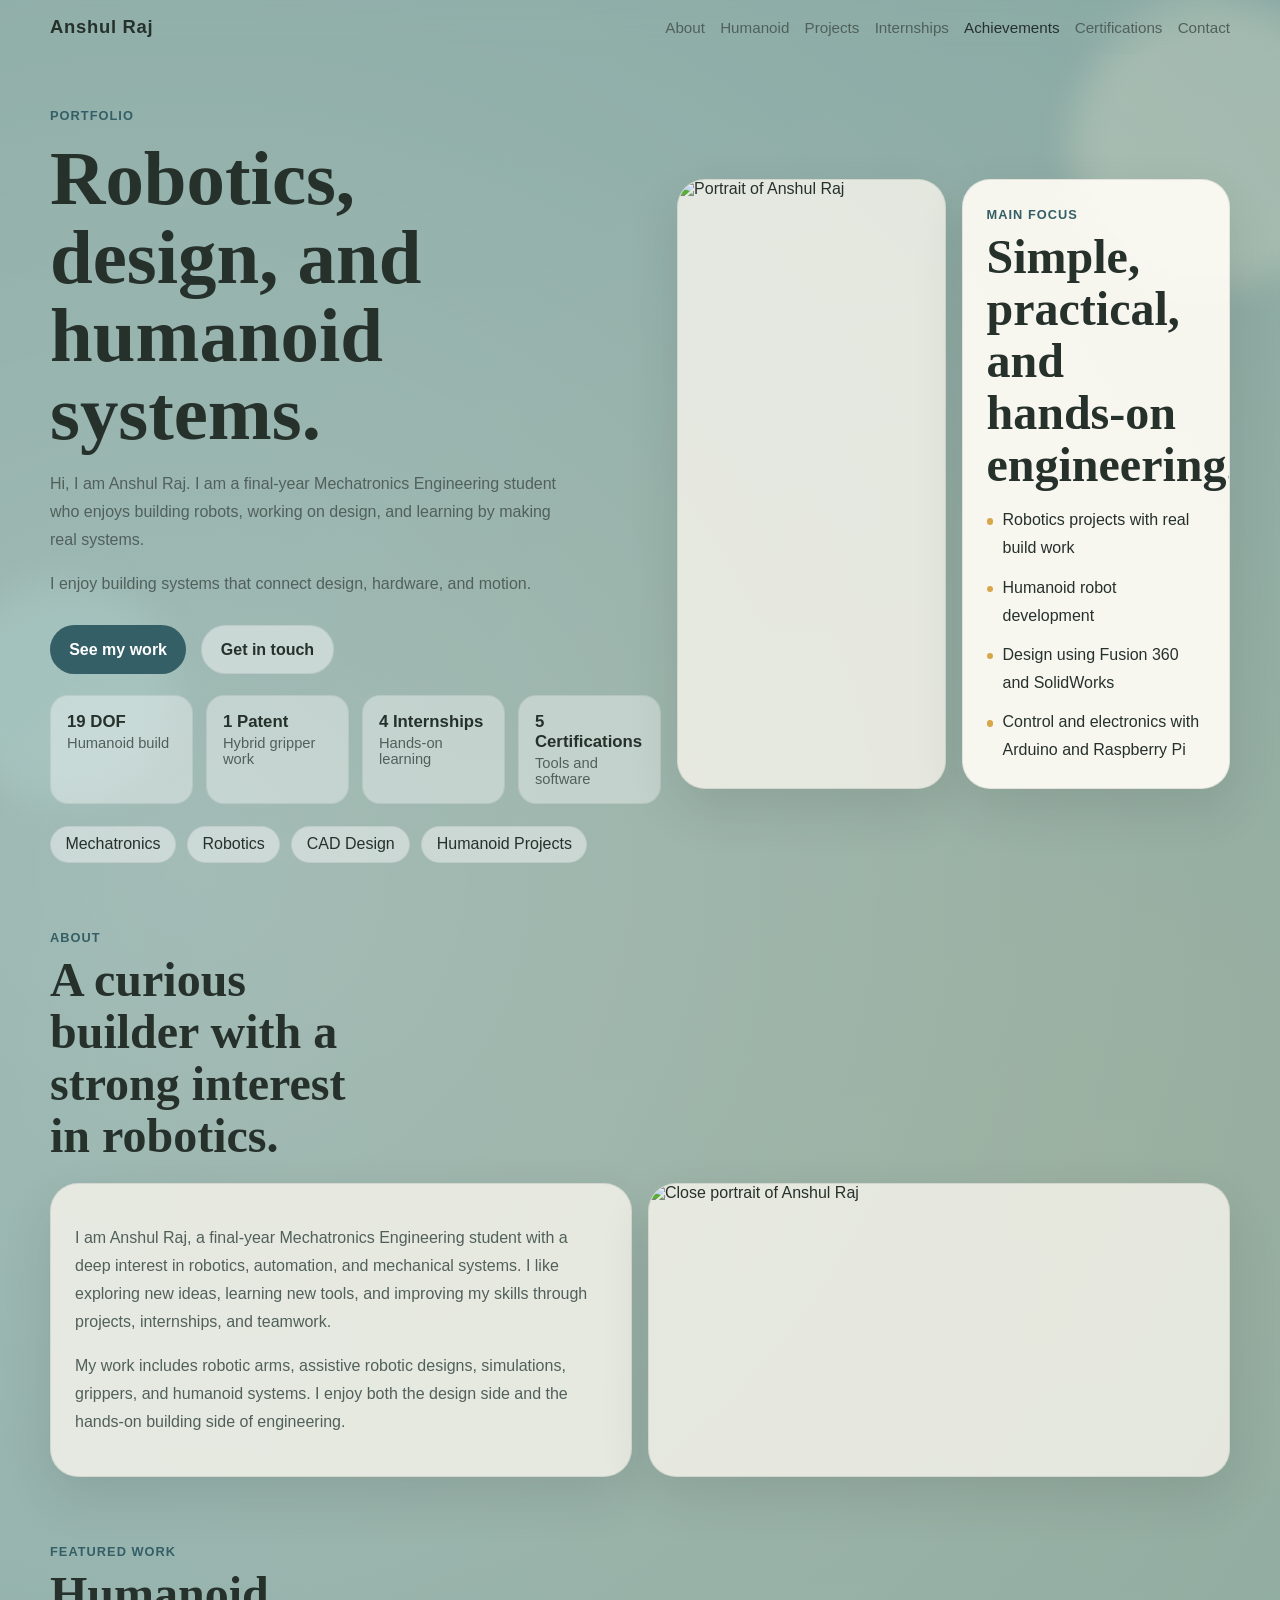
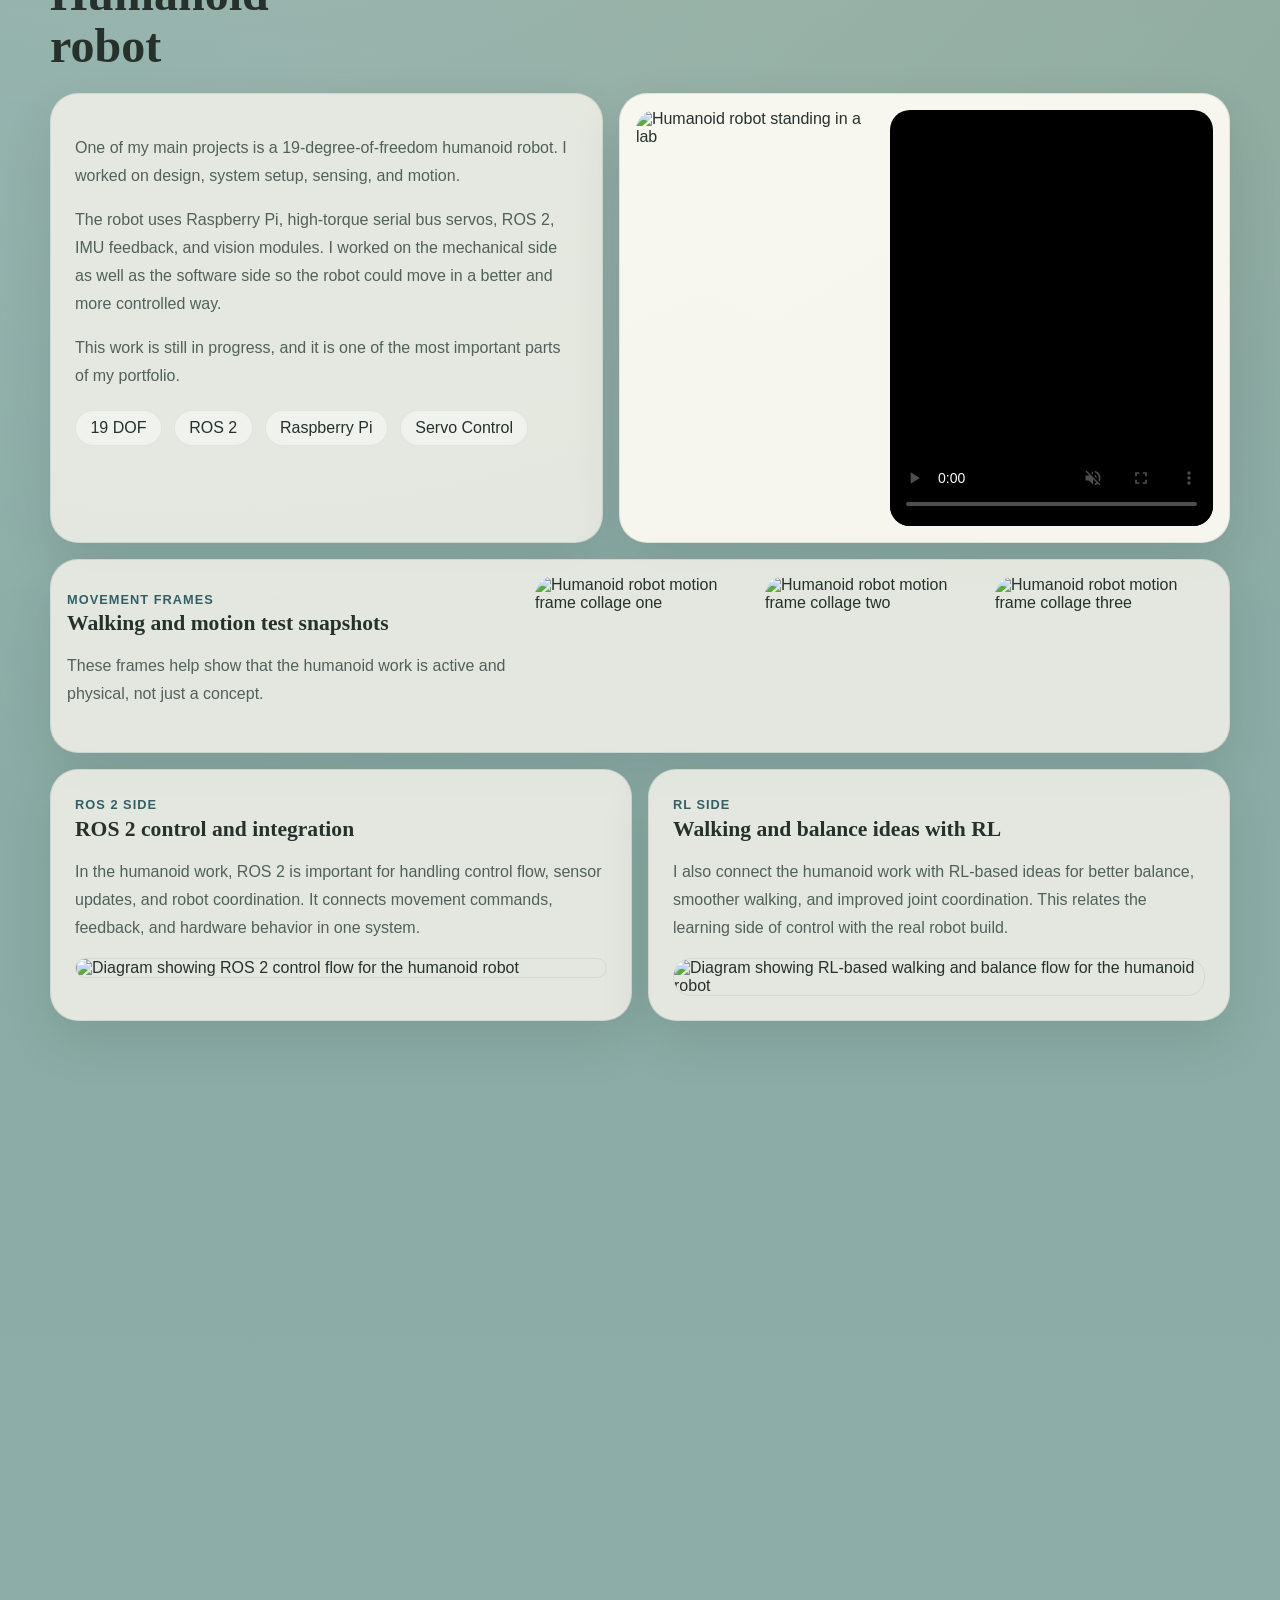
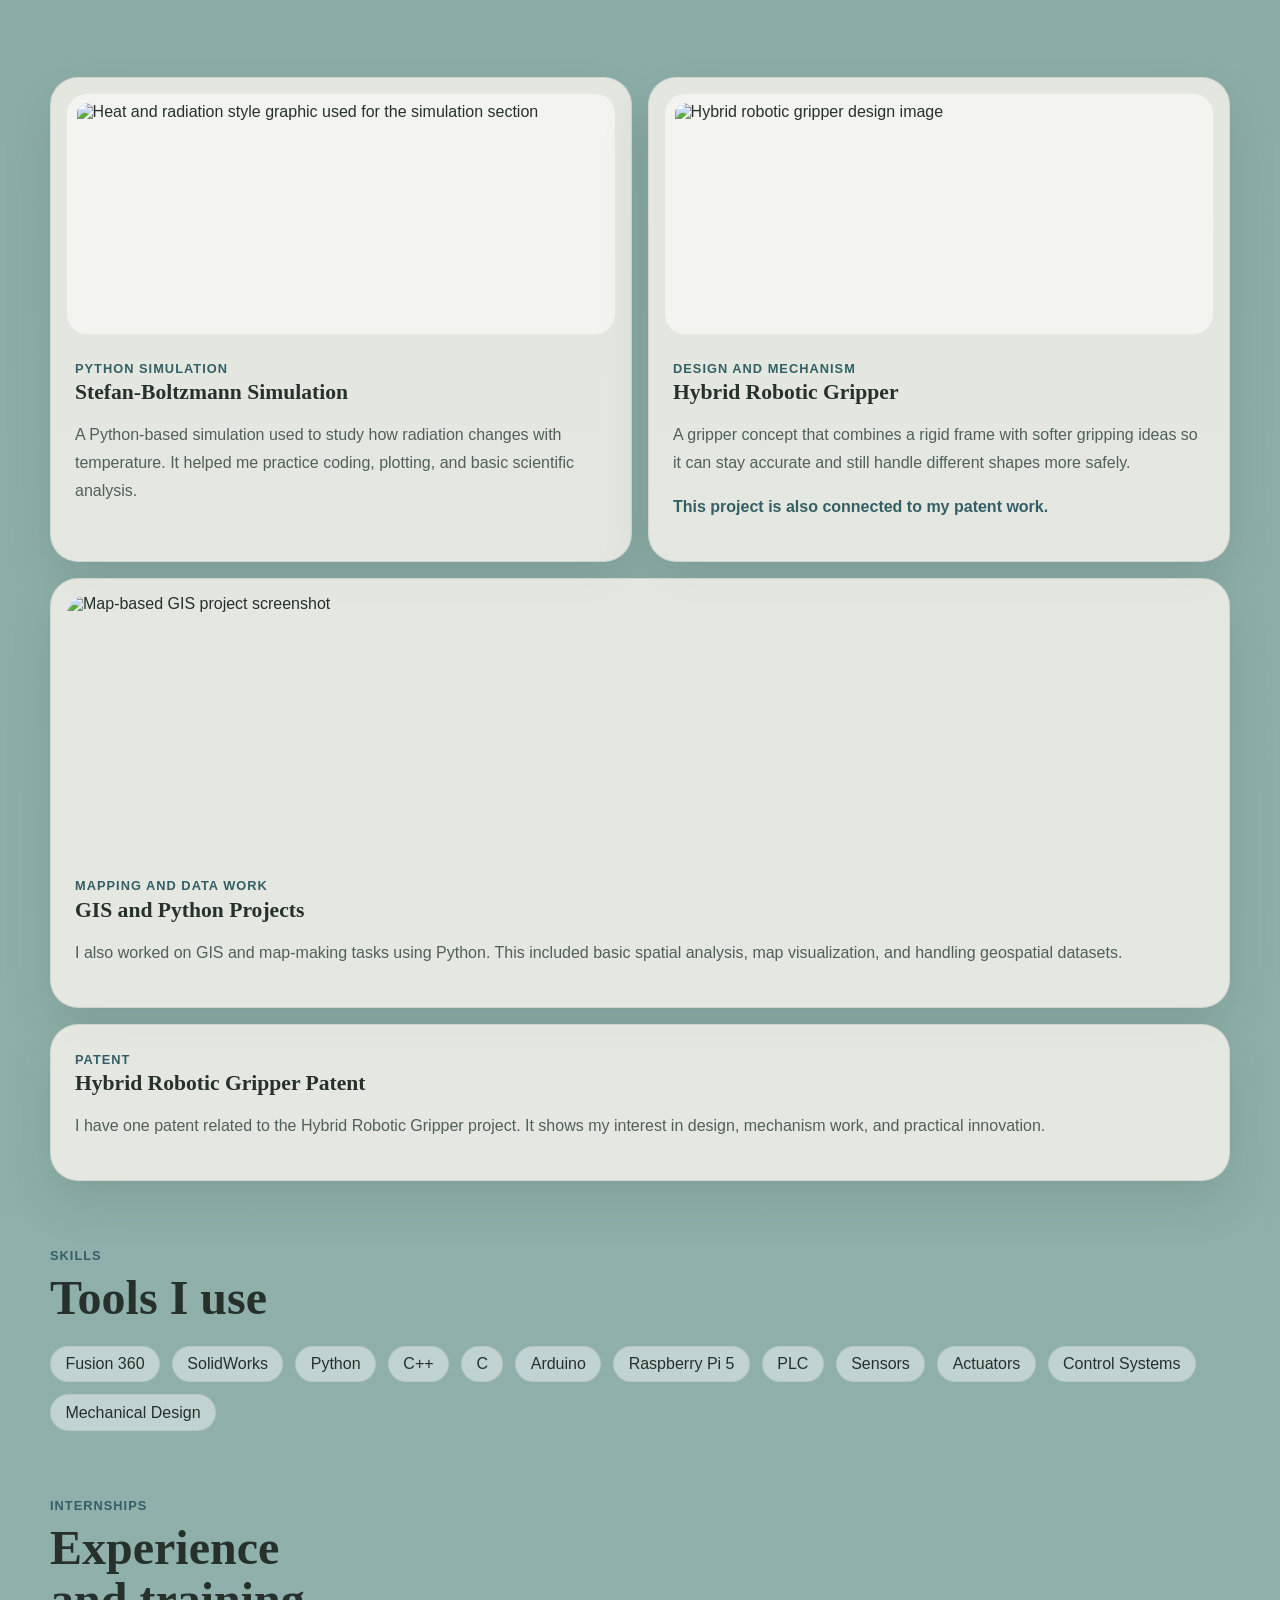
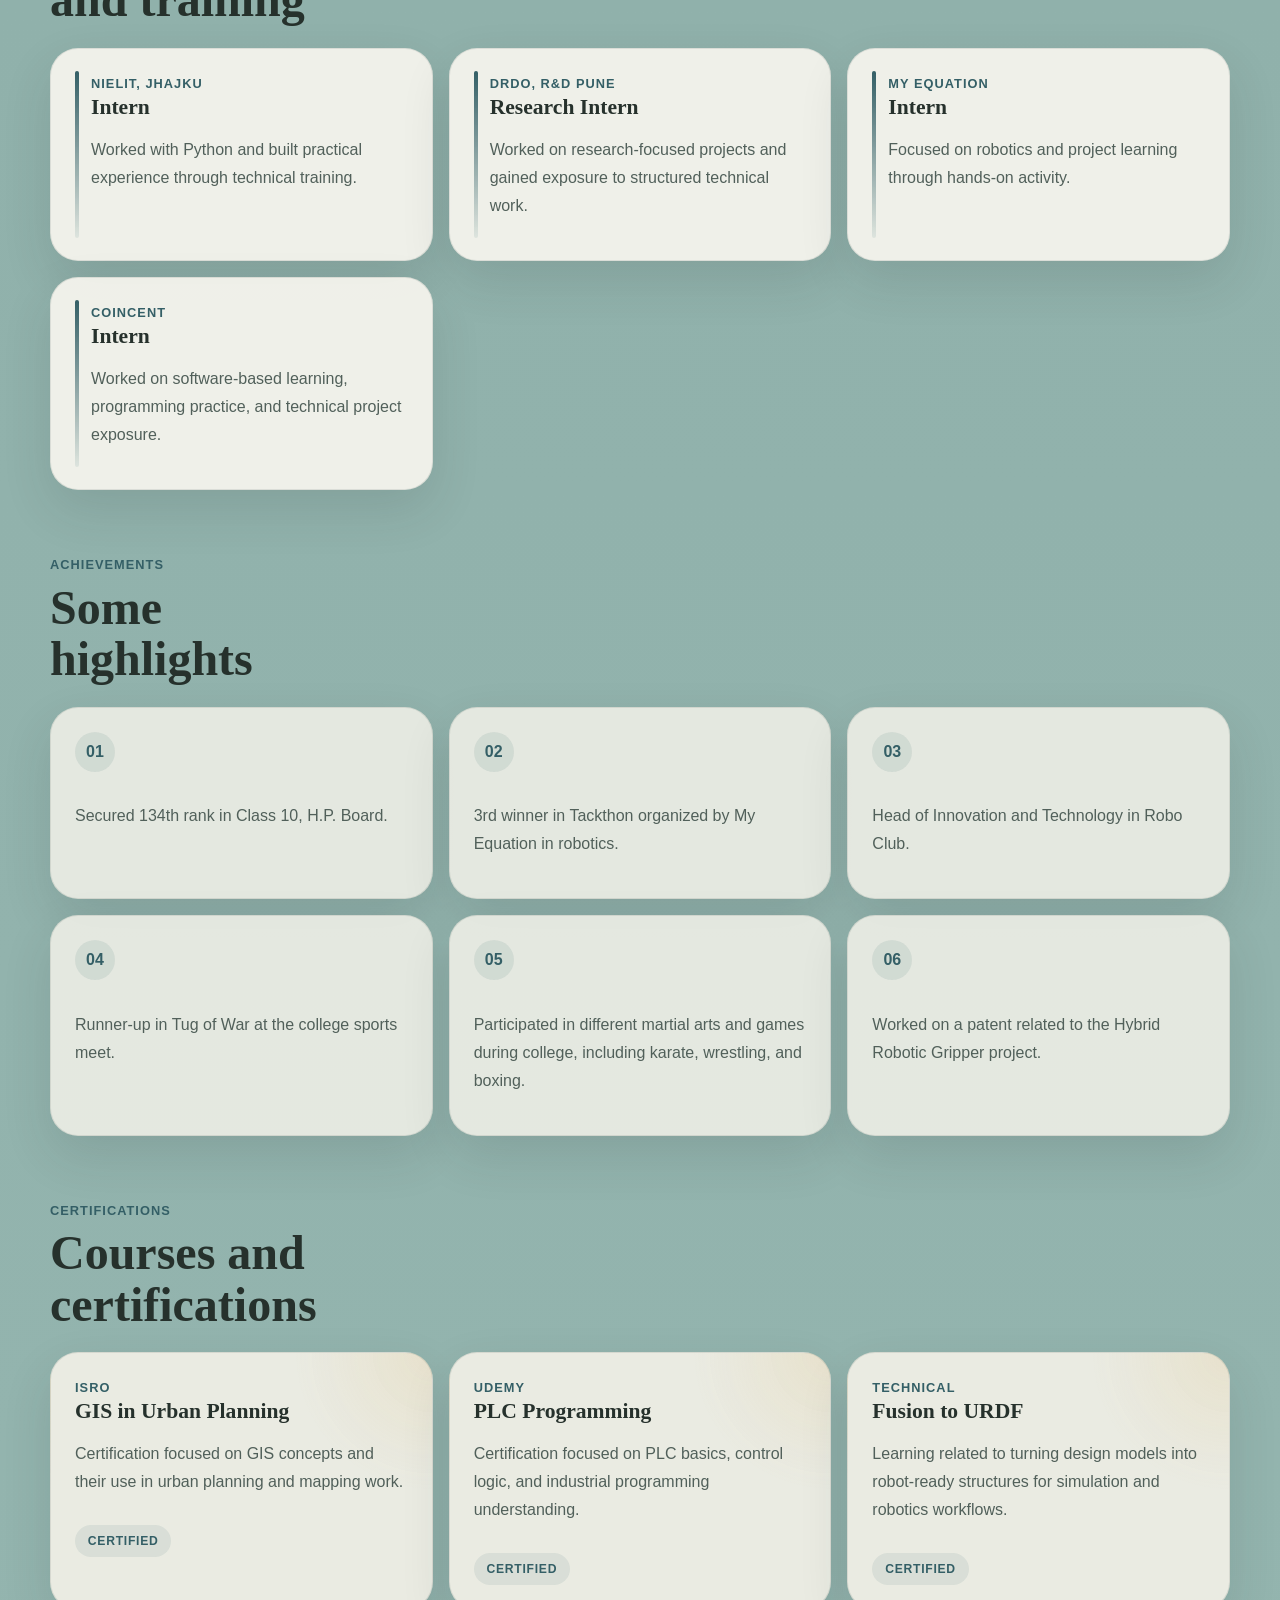
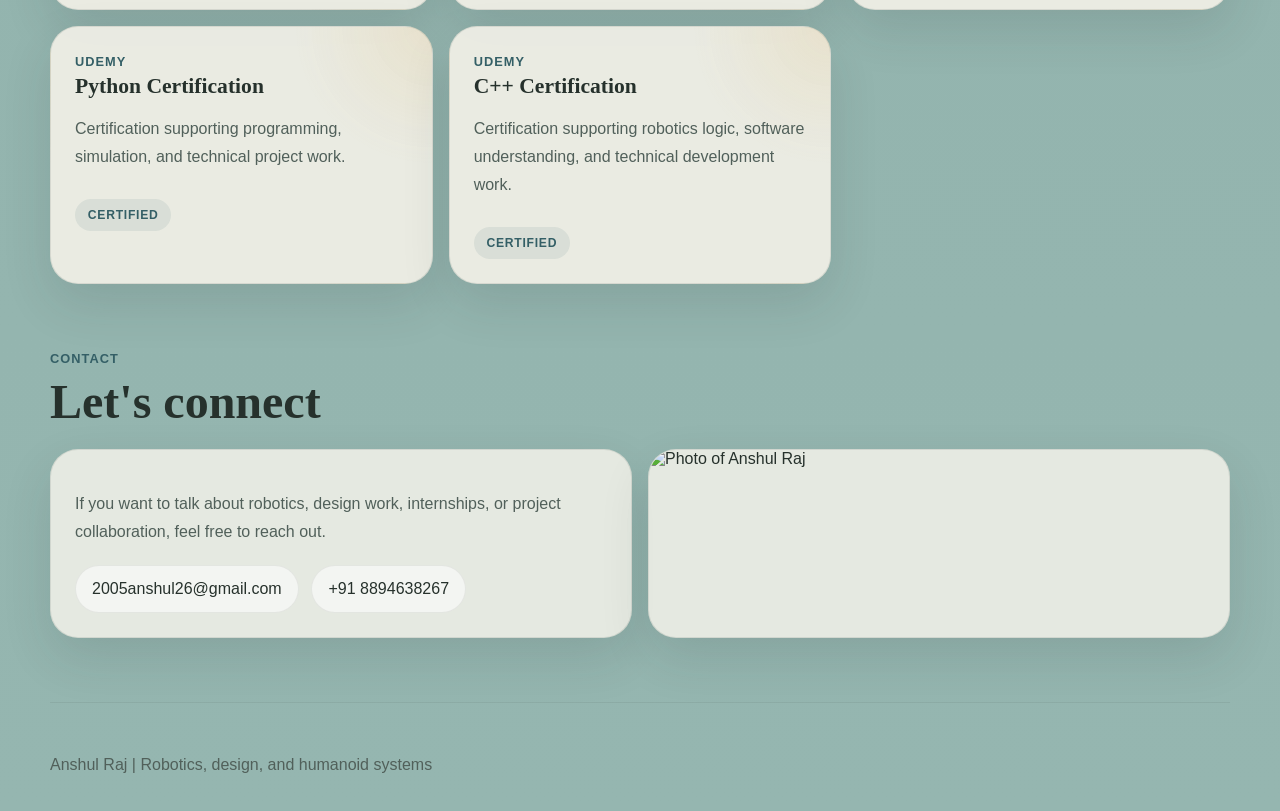
==== index.html @ 22640ec3 "Add files via upload" ====
<!DOCTYPE html>
<html lang="en">
<head>
  <meta charset="UTF-8">
  <meta name="viewport" content="width=device-width, initial-scale=1.0">
  <title>Anshul Raj | Robotics and Humanoid Systems</title>
  <meta
    name="description"
    content="Portfolio website for Anshul Raj featuring robotics projects, humanoid systems, design work, internships, achievements, certifications, patent work, and contact details."
  >
  <link rel="stylesheet" href="styles.css">
</head>
<body>
  <div class="page-glow glow-a" aria-hidden="true"></div>
  <div class="page-glow glow-b" aria-hidden="true"></div>

  <header class="site-header">
    <a class="brand" href="#top">Anshul Raj</a>

    <nav class="site-nav" aria-label="Primary">
      <a href="#about">About</a>
      <a href="#humanoid">Humanoid</a>
      <a href="#projects">Projects</a>
      <a href="#internships">Internships</a>
      <a href="#achievements">Achievements</a>
      <a href="#certifications">Certifications</a>
      <a href="#contact">Contact</a>
    </nav>
  </header>

  <main id="top">
    <section class="hero section">
      <div class="hero-copy reveal">
        <p class="eyebrow">Portfolio</p>
        <h1>Robotics, design, and humanoid systems.</h1>
        <p class="hero-text">
          Hi, I am Anshul Raj. I am a final-year Mechatronics Engineering student who enjoys building robots,
          working on design, and learning by making real systems.
        </p>
        <p class="hero-text">
          I enjoy building systems that connect design, hardware, and motion.
        </p>

        <div class="hero-actions">
          <a class="button button-primary" href="#projects">See my work</a>
          <a class="button button-secondary" href="#contact">Get in touch</a>
        </div>

        <div class="hero-metrics">
          <article class="metric-card">
            <strong>19 DOF</strong>
            <span>Humanoid build</span>
          </article>
          <article class="metric-card">
            <strong>1 Patent</strong>
            <span>Hybrid gripper work</span>
          </article>
          <article class="metric-card">
            <strong>4 Internships</strong>
            <span>Hands-on learning</span>
          </article>
          <article class="metric-card">
            <strong>5 Certifications</strong>
            <span>Tools and software</span>
          </article>
        </div>

        <ul class="hero-tags">
          <li>Mechatronics</li>
          <li>Robotics</li>
          <li>CAD Design</li>
          <li>Humanoid Projects</li>
        </ul>
      </div>

      <div class="hero-media reveal">
        <article class="hero-photo">
          <img src="assets/d401f8d55043587390f0995fc762e33f.jpg" alt="Portrait of Anshul Raj">
        </article>

        <article class="hero-note">
          <p class="hero-note-label">Main focus</p>
          <h2>Simple, practical, and hands-on engineering.</h2>
          <ul class="simple-list">
            <li>Robotics projects with real build work</li>
            <li>Humanoid robot development</li>
            <li>Design using Fusion 360 and SolidWorks</li>
            <li>Control and electronics with Arduino and Raspberry Pi</li>
          </ul>
        </article>
      </div>
    </section>

    <section class="about section" id="about">
      <div class="section-heading reveal">
        <p class="section-kicker">About</p>
        <h2>A curious builder with a strong interest in robotics.</h2>
      </div>

      <div class="about-grid">
        <article class="about-card reveal">
          <p>
            I am Anshul Raj, a final-year Mechatronics Engineering student with a deep interest in robotics,
            automation, and mechanical systems. I like exploring new ideas, learning new tools, and improving my skills
            through projects, internships, and teamwork.
          </p>
          <p>
            My work includes robotic arms, assistive robotic designs, simulations, grippers, and humanoid systems.
            I enjoy both the design side and the hands-on building side of engineering.
          </p>
        </article>

        <article class="about-photo reveal">
          <img src="assets/0efc050fd7b8f6559bd19aa882f91b5c.jpg" alt="Close portrait of Anshul Raj">
        </article>
      </div>
    </section>

    <section class="humanoid section" id="humanoid">
      <div class="section-heading reveal">
        <p class="section-kicker">Featured work</p>
        <h2>Humanoid robot</h2>
      </div>

      <div class="humanoid-grid">
        <article class="humanoid-copy reveal">
          <p>
            One of my main projects is a 19-degree-of-freedom humanoid robot. I worked on design, system setup,
            sensing, and motion.
          </p>
          <p>
            The robot uses Raspberry Pi, high-torque serial bus servos, ROS 2, IMU feedback, and vision modules.
            I worked on the mechanical side as well as the software side so the robot could move in a better and more controlled way.
          </p>
          <p>
            This work is still in progress, and it is one of the most important parts of my portfolio.
          </p>

          <div class="fact-row">
            <span>19 DOF</span>
            <span>ROS 2</span>
            <span>Raspberry Pi</span>
            <span>Servo Control</span>
          </div>
        </article>

        <article class="humanoid-visual reveal">
          <div class="humanoid-photo-card">
            <img src="assets/43ce5d9e8ce919b721cc286d3425cf9b.jpg" alt="Humanoid robot standing in a lab">
          </div>
          <div class="humanoid-video-card">
            <video
              src="assets/9bab374b70cbcfa59029a1e34c3c49ee.mp4"
              poster="assets/43ce5d9e8ce919b721cc286d3425cf9b.jpg"
              controls
              muted
              playsinline
            ></video>
          </div>
        </article>
      </div>

      <article class="motion-strip reveal">
        <div class="motion-strip-copy">
          <p class="motion-label">Movement frames</p>
          <h3>Walking and motion test snapshots</h3>
          <p>
            These frames help show that the humanoid work is active and physical, not just a concept.
          </p>
        </div>
        <div class="motion-gallery">
          <img src="assets/97bf31da6b029ed946a3e504ff650d82.jpg" alt="Humanoid robot motion frame collage one">
          <img src="assets/a63e8bf1c8ee5320e75ea2b419eed988.jpg" alt="Humanoid robot motion frame collage two">
          <img src="assets/3e3e0978c5ad62d4719ff2ba2df4eb93.jpg" alt="Humanoid robot motion frame collage three">
        </div>
      </article>

      <div class="software-grid reveal">
        <article class="software-card">
          <p class="motion-label">ROS 2 side</p>
          <h3>ROS 2 control and integration</h3>
          <p>
            In the humanoid work, ROS 2 is important for handling control flow, sensor updates, and robot coordination.
            It connects movement commands, feedback, and hardware behavior in one system.
          </p>
          <div class="software-visual">
            <img src="assets/ros2-humanoid-panel.svg" alt="Diagram showing ROS 2 control flow for the humanoid robot">
          </div>
        </article>

        <article class="software-card">
          <p class="motion-label">RL side</p>
          <h3>Walking and balance ideas with RL</h3>
          <p>
            I also connect the humanoid work with RL-based ideas for better balance, smoother walking,
            and improved joint coordination. This relates the learning side of control with the real robot build.
          </p>
          <div class="software-visual">
            <img src="assets/rl-humanoid-panel.svg" alt="Diagram showing RL-based walking and balance flow for the humanoid robot">
          </div>
        </article>
      </div>
    </section>

    <section class="projects section" id="projects">
      <div class="section-heading reveal">
        <p class="section-kicker">Projects</p>
        <h2>Selected work</h2>
      </div>

      <div class="projects-grid">
        <article class="project-card reveal">
          <video
            src="assets/bdf1568f42bd5573601c8446ff1cc920.mp4"
            poster="assets/4695f24a97f8aef531e20cda774f165c.jpg"
            controls
            muted
            playsinline
          ></video>
          <div class="project-copy">
            <p class="project-label">Robotics</p>
            <h3>Robotic Arm</h3>
            <p>
              A robotic arm built to copy basic human arm movement. It uses links, joints, motors, sensors,
              and controller logic for object movement.
            </p>
          </div>
        </article>

        <article class="project-card reveal">
          <div class="project-pair">
            <img src="assets/9802f573c7d7556bf0c248cdaa37c1a9.png" alt="Exoskeleton finger CAD model">
            <img src="assets/d284d9e3f928833204359d8a0b23a07f.png" alt="Exoskeleton finger prototype">
          </div>
          <div class="project-copy">
            <p class="project-label">Assistive robotics</p>
            <h3>Exoskeleton Robotic Finger</h3>
            <p>
              A wearable robotic finger idea made to support finger movement using sensors, motors,
              and link mechanisms.
            </p>
          </div>
        </article>

        <article class="project-card reveal">
          <div class="project-graphic project-graphic-soft">
            <img src="assets/d6d6eba602f963b830dae39c801c9910.png" alt="Heat and radiation style graphic used for the simulation section">
          </div>
          <div class="project-copy">
            <p class="project-label">Python simulation</p>
            <h3>Stefan-Boltzmann Simulation</h3>
            <p>
              A Python-based simulation used to study how radiation changes with temperature.
              It helped me practice coding, plotting, and basic scientific analysis.
            </p>
          </div>
        </article>

        <article class="project-card reveal">
          <div class="project-graphic project-graphic-soft">
            <img src="assets/680ee0c92d1aa61c30670172944af074.png" alt="Hybrid robotic gripper design image">
          </div>
          <div class="project-copy">
            <p class="project-label">Design and mechanism</p>
            <h3>Hybrid Robotic Gripper</h3>
            <p>
              A gripper concept that combines a rigid frame with softer gripping ideas so it can stay accurate
              and still handle different shapes more safely.
            </p>
            <p class="project-note">
              This project is also connected to my patent work.
            </p>
          </div>
        </article>

        <article class="project-card project-card-wide reveal">
          <div class="project-wide-media">
            <img src="assets/70cefe87cf53e4bb88da19ec45618fe2.png" alt="Map-based GIS project screenshot">
          </div>
          <div class="project-copy">
            <p class="project-label">Mapping and data work</p>
            <h3>GIS and Python Projects</h3>
            <p>
              I also worked on GIS and map-making tasks using Python. This included basic spatial analysis,
              map visualization, and handling geospatial datasets.
            </p>
          </div>
        </article>
      </div>

      <article class="patent-card reveal">
        <p class="project-label">Patent</p>
        <h3>Hybrid Robotic Gripper Patent</h3>
        <p>
          I have one patent related to the Hybrid Robotic Gripper project. It shows my interest in design,
          mechanism work, and practical innovation.
        </p>
      </article>
    </section>

    <section class="skills section">
      <div class="section-heading reveal">
        <p class="section-kicker">Skills</p>
        <h2>Tools I use</h2>
      </div>

      <div class="skills-wrap reveal">
        <span>Fusion 360</span>
        <span>SolidWorks</span>
        <span>Python</span>
        <span>C++</span>
        <span>C</span>
        <span>Arduino</span>
        <span>Raspberry Pi 5</span>
        <span>PLC</span>
        <span>Sensors</span>
        <span>Actuators</span>
        <span>Control Systems</span>
        <span>Mechanical Design</span>
      </div>
    </section>

    <section class="internships section" id="internships">
      <div class="section-heading reveal">
        <p class="section-kicker">Internships</p>
        <h2>Experience and training</h2>
      </div>

      <div class="internship-grid">
        <article class="info-card internship-card reveal">
          <p class="info-label">NIELIT, Jhajku</p>
          <h3>Intern</h3>
          <p>Worked with Python and built practical experience through technical training.</p>
        </article>

        <article class="info-card internship-card reveal">
          <p class="info-label">DRDO, R&amp;D Pune</p>
          <h3>Research Intern</h3>
          <p>Worked on research-focused projects and gained exposure to structured technical work.</p>
        </article>

        <article class="info-card internship-card reveal">
          <p class="info-label">My Equation</p>
          <h3>Intern</h3>
          <p>Focused on robotics and project learning through hands-on activity.</p>
        </article>

        <article class="info-card internship-card reveal">
          <p class="info-label">Coincent</p>
          <h3>Intern</h3>
          <p>Worked on software-based learning, programming practice, and technical project exposure.</p>
        </article>
      </div>
    </section>

    <section class="achievements section" id="achievements">
      <div class="section-heading reveal">
        <p class="section-kicker">Achievements</p>
        <h2>Some highlights</h2>
      </div>

      <div class="achievement-grid">
        <article class="achievement-card reveal">
          <span class="achievement-number">01</span>
          <p>Secured 134th rank in Class 10, H.P. Board.</p>
        </article>

        <article class="achievement-card reveal">
          <span class="achievement-number">02</span>
          <p>3rd winner in Tackthon organized by My Equation in robotics.</p>
        </article>

        <article class="achievement-card reveal">
          <span class="achievement-number">03</span>
          <p>Head of Innovation and Technology in Robo Club.</p>
        </article>

        <article class="achievement-card reveal">
          <span class="achievement-number">04</span>
          <p>Runner-up in Tug of War at the college sports meet.</p>
        </article>

        <article class="achievement-card reveal">
          <span class="achievement-number">05</span>
          <p>Participated in different martial arts and games during college, including karate, wrestling, and boxing.</p>
        </article>

        <article class="achievement-card reveal">
          <span class="achievement-number">06</span>
          <p>Worked on a patent related to the Hybrid Robotic Gripper project.</p>
        </article>
      </div>
    </section>

    <section class="certifications section" id="certifications">
      <div class="section-heading reveal">
        <p class="section-kicker">Certifications</p>
        <h2>Courses and certifications</h2>
      </div>

      <div class="certification-grid">
        <article class="info-card certification-card reveal">
          <p class="info-label">ISRO</p>
          <h3>GIS in Urban Planning</h3>
          <p>Certification focused on GIS concepts and their use in urban planning and mapping work.</p>
        </article>

        <article class="info-card certification-card reveal">
          <p class="info-label">Udemy</p>
          <h3>PLC Programming</h3>
          <p>Certification focused on PLC basics, control logic, and industrial programming understanding.</p>
        </article>

        <article class="info-card certification-card reveal">
          <p class="info-label">Technical</p>
          <h3>Fusion to URDF</h3>
          <p>Learning related to turning design models into robot-ready structures for simulation and robotics workflows.</p>
        </article>

        <article class="info-card certification-card reveal">
          <p class="info-label">Udemy</p>
          <h3>Python Certification</h3>
          <p>Certification supporting programming, simulation, and technical project work.</p>
        </article>

        <article class="info-card certification-card reveal">
          <p class="info-label">Udemy</p>
          <h3>C++ Certification</h3>
          <p>Certification supporting robotics logic, software understanding, and technical development work.</p>
        </article>
      </div>
    </section>

    <section class="contact section" id="contact">
      <div class="section-heading reveal">
        <p class="section-kicker">Contact</p>
        <h2>Let's connect</h2>
      </div>

      <div class="contact-grid">
        <article class="contact-card reveal">
          <p>
            If you want to talk about robotics, design work, internships, or project collaboration,
            feel free to reach out.
          </p>

          <div class="contact-links">
            <a href="mailto:2005anshul26@gmail.com">2005anshul26@gmail.com</a>
            <a href="tel:+918894638267">+91 8894638267</a>
          </div>
        </article>

        <article class="contact-photo reveal">
          <img src="assets/d401f8d55043587390f0995fc762e33f.jpg" alt="Photo of Anshul Raj">
        </article>
      </div>
    </section>
  </main>

  <footer class="site-footer">
    <p>Anshul Raj | Robotics, design, and humanoid systems</p>
  </footer>

  <script src="script.js"></script>
</body>
</html>
---- styles.css ----
:root {
  --bg: #8daea8;
  --bg-soft: #9bb8b3;
  --panel: rgba(247, 244, 236, 0.82);
  --panel-strong: rgba(255, 252, 246, 0.92);
  --line: rgba(69, 85, 77, 0.12);
  --text: #26312c;
  --muted: #51605a;
  --accent: #345f66;
  --accent-soft: #d9ebe8;
  --gold: #d7a74a;
  --shadow: 0 20px 50px rgba(33, 42, 38, 0.12);
  --radius-lg: 28px;
  --radius-md: 20px;
  --content-width: min(1180px, calc(100% - 2rem));
}

* {
  box-sizing: border-box;
}

html {
  scroll-behavior: smooth;
}

body {
  margin: 0;
  font-family: "Segoe UI", "Aptos", sans-serif;
  color: var(--text);
  background:
    radial-gradient(circle at 15% 12%, rgba(255, 255, 255, 0.22), transparent 24%),
    radial-gradient(circle at 85% 16%, rgba(215, 167, 74, 0.12), transparent 18%),
    linear-gradient(180deg, #86a7a1 0%, #95b6b0 100%);
  min-height: 100vh;
  overflow-x: hidden;
  position: relative;
}

img,
video {
  display: block;
  max-width: 100%;
}

.page-glow {
  position: fixed;
  border-radius: 50%;
  filter: blur(18px);
  pointer-events: none;
  z-index: -1;
}

.glow-a {
  width: 18rem;
  height: 18rem;
  top: 0;
  right: -5rem;
  background: rgba(255, 245, 220, 0.22);
}

.glow-b {
  width: 14rem;
  height: 14rem;
  left: -3rem;
  bottom: 6rem;
  background: rgba(195, 233, 228, 0.2);
}

.site-header,
.section,
.site-footer {
  width: var(--content-width);
  margin: 0 auto;
}

.site-header {
  position: sticky;
  top: 0;
  z-index: 10;
  display: flex;
  align-items: center;
  justify-content: space-between;
  gap: 1rem;
  padding: 1rem 0;
  backdrop-filter: blur(12px);
}

.brand {
  color: var(--text);
  text-decoration: none;
  font-size: 1.15rem;
  font-weight: 700;
  letter-spacing: 0.04em;
}

.site-nav {
  display: flex;
  flex-wrap: wrap;
  gap: 0.95rem;
}

.site-nav a {
  color: var(--muted);
  text-decoration: none;
  font-size: 0.95rem;
}

.site-nav a:hover,
.site-nav a.is-current {
  color: var(--text);
}

.section {
  padding-top: 4rem;
}

.hero {
  display: grid;
  grid-template-columns: 1.05fr 0.95fr;
  gap: 1rem;
  align-items: center;
  padding-top: 3.2rem;
}

.eyebrow,
.section-kicker,
.hero-note-label,
.project-label,
.info-label,
.motion-label {
  margin: 0;
  color: var(--accent);
  font-size: 0.8rem;
  font-weight: 700;
  letter-spacing: 0.08em;
  text-transform: uppercase;
}

h1,
h2,
h3 {
  margin: 0;
  font-family: "Georgia", "Times New Roman", serif;
  font-weight: 600;
  color: var(--text);
}

h1 {
  font-size: clamp(2.8rem, 6vw, 4.8rem);
  line-height: 1.02;
  margin-top: 0.8rem;
  max-width: 11ch;
}

h2 {
  font-size: clamp(2rem, 4vw, 3rem);
  line-height: 1.08;
  margin-top: 0.3rem;
  max-width: 13ch;
}

h3 {
  font-size: 1.35rem;
  margin-bottom: 0.75rem;
}

p,
li {
  color: var(--muted);
  font-size: 1rem;
  line-height: 1.75;
}

.hero-text {
  max-width: 58ch;
  margin: 1rem 0 0;
}

.hero-actions {
  display: flex;
  gap: 0.9rem;
  flex-wrap: wrap;
  margin: 1.7rem 0 1.3rem;
}

.hero-metrics {
  display: grid;
  grid-template-columns: repeat(4, minmax(0, 1fr));
  gap: 0.8rem;
  margin-bottom: 1.35rem;
}

.metric-card {
  padding: 1rem;
  border-radius: 18px;
  background: rgba(255, 255, 255, 0.38);
  border: 1px solid rgba(38, 49, 44, 0.08);
}

.metric-card strong,
.metric-card span {
  display: block;
}

.metric-card strong {
  color: var(--text);
  font-size: 1.05rem;
  margin-bottom: 0.2rem;
}

.metric-card span {
  color: var(--muted);
  font-size: 0.92rem;
}

.button {
  display: inline-flex;
  align-items: center;
  justify-content: center;
  min-height: 3.1rem;
  padding: 0 1.2rem;
  border-radius: 999px;
  text-decoration: none;
  font-weight: 600;
  transition: transform 160ms ease, background 160ms ease;
}

.button:hover {
  transform: translateY(-2px);
}

.button-primary {
  background: var(--accent);
  color: #fff;
}

.button-secondary {
  background: rgba(255, 255, 255, 0.45);
  color: var(--text);
  border: 1px solid rgba(38, 49, 44, 0.08);
}

.hero-tags,
.simple-list,
.fact-row {
  padding: 0;
  margin: 0;
  list-style: none;
}

.hero-tags {
  display: flex;
  flex-wrap: wrap;
  gap: 0.7rem;
}

.hero-tags li,
.skills-wrap span,
.fact-row span {
  display: inline-flex;
  align-items: center;
  min-height: 2.3rem;
  padding: 0 0.9rem;
  border-radius: 999px;
  background: rgba(255, 255, 255, 0.45);
  border: 1px solid rgba(38, 49, 44, 0.08);
  color: var(--text);
}

.hero-media,
.about-grid,
.humanoid-grid,
.contact-grid {
  display: grid;
  gap: 1rem;
}

.hero-media,
.about-grid,
.contact-grid {
  grid-template-columns: 1fr 1fr;
}

.hero-photo,
.hero-note,
.about-card,
.about-photo,
.humanoid-copy,
.humanoid-visual,
.motion-strip,
.project-card,
.info-card,
.achievement-card,
.contact-card,
.contact-photo {
  background: var(--panel);
  border: 1px solid var(--line);
  border-radius: var(--radius-lg);
  box-shadow: var(--shadow);
  overflow: hidden;
}

.hero-note,
.about-card,
.humanoid-copy,
.project-copy,
.info-card,
.achievement-card,
.contact-card {
  padding: 1.5rem;
}

.hero-photo img,
.about-photo img,
.contact-photo img,
.project-graphic img,
.motion-strip img,
.project-pair img,
.humanoid-photo-card img {
  width: 100%;
  height: 100%;
  object-fit: cover;
}

.hero-photo {
  min-height: 24rem;
}

.hero-note {
  background: var(--panel-strong);
}

.simple-list {
  display: grid;
  gap: 0.7rem;
  margin-top: 1rem;
}

.simple-list li {
  color: var(--text);
  padding-left: 1rem;
  position: relative;
}

.simple-list li::before {
  content: "";
  position: absolute;
  left: 0;
  top: 0.75rem;
  width: 0.42rem;
  height: 0.42rem;
  border-radius: 50%;
  background: var(--gold);
}

.section-heading {
  margin-bottom: 1.35rem;
}

.about-grid,
.contact-grid {
  align-items: stretch;
}

.humanoid-grid {
  grid-template-columns: 0.95fr 1.05fr;
}

.humanoid-visual {
  padding: 1rem;
  background: var(--panel-strong);
  display: grid;
  grid-template-columns: 0.85fr 1.15fr;
  gap: 1rem;
  align-items: stretch;
}

.humanoid-video-card video {
  width: 100%;
  height: 100%;
  min-height: 26rem;
  object-fit: cover;
  border-radius: var(--radius-md);
  background: #000;
}

.humanoid-photo-card img {
  min-height: 26rem;
  border-radius: var(--radius-md);
}

.fact-row {
  display: flex;
  flex-wrap: wrap;
  gap: 0.75rem;
  margin-top: 1.2rem;
}

.motion-strip {
  margin-top: 1rem;
  display: grid;
  grid-template-columns: 0.8fr 1.2fr;
  gap: 1rem;
  padding: 1rem;
  align-items: center;
}

.motion-gallery {
  display: grid;
  grid-template-columns: repeat(3, minmax(0, 1fr));
  gap: 0.75rem;
}

.motion-strip img {
  border-radius: var(--radius-md);
  width: 100%;
  height: 100%;
  min-height: 10rem;
  object-fit: cover;
}

.software-grid {
  margin-top: 1rem;
  display: grid;
  grid-template-columns: repeat(2, minmax(0, 1fr));
  gap: 1rem;
}

.software-card,
.patent-card {
  background: var(--panel);
  border: 1px solid var(--line);
  border-radius: var(--radius-lg);
  box-shadow: var(--shadow);
}

.software-card {
  padding: 1.5rem;
}

.software-visual {
  margin-top: 1rem;
  border-radius: 18px;
  overflow: hidden;
  border: 1px solid rgba(38, 49, 44, 0.08);
  box-shadow: inset 0 1px 0 rgba(255, 255, 255, 0.08);
}

.software-visual img {
  width: 100%;
  display: block;
}

.terminal-panel {
  margin-top: 1rem;
  padding: 1rem;
  border-radius: 18px;
  background: #17211d;
  color: #eaf4ef;
  border: 1px solid rgba(255, 255, 255, 0.06);
}

.terminal-panel-soft {
  background: #20302a;
}

.terminal-dot-row {
  display: flex;
  gap: 0.35rem;
  margin-bottom: 0.8rem;
}

.terminal-dot-row i {
  display: block;
  width: 0.7rem;
  height: 0.7rem;
  border-radius: 50%;
  background: #8daea8;
}

.terminal-panel pre {
  margin: 0;
  white-space: pre-wrap;
  font-family: Consolas, "Courier New", monospace;
  font-size: 0.92rem;
  line-height: 1.7;
}

.project-note {
  color: var(--accent);
  font-weight: 600;
}

.patent-card {
  margin-top: 1rem;
  padding: 1.5rem;
}

.projects-grid,
.internship-grid,
.achievement-grid,
.certification-grid {
  display: grid;
  gap: 1rem;
}

.projects-grid {
  grid-template-columns: repeat(2, minmax(0, 1fr));
}

.internship-grid,
.achievement-grid,
.certification-grid {
  grid-template-columns: repeat(3, minmax(0, 1fr));
}

.internship-card {
  position: relative;
  background: rgba(255, 251, 244, 0.86);
}

.internship-card::before {
  content: "";
  position: absolute;
  left: 1.5rem;
  top: 1.4rem;
  bottom: 1.4rem;
  width: 4px;
  border-radius: 999px;
  background: linear-gradient(180deg, var(--accent), rgba(141, 174, 168, 0.18));
}

.internship-card h3,
.internship-card p,
.internship-card .info-label {
  padding-left: 1rem;
}

.certification-card {
  position: relative;
  background:
    radial-gradient(circle at top right, rgba(215, 167, 74, 0.14), transparent 30%),
    rgba(246, 243, 234, 0.88);
}

.certification-card::after {
  content: "Certified";
  display: inline-flex;
  align-items: center;
  justify-content: center;
  min-height: 2rem;
  padding: 0 0.8rem;
  border-radius: 999px;
  background: rgba(52, 95, 102, 0.09);
  color: var(--accent);
  font-size: 0.76rem;
  font-weight: 700;
  letter-spacing: 0.06em;
  text-transform: uppercase;
  margin-top: 0.8rem;
}

.project-card {
  display: flex;
  flex-direction: column;
}

.project-wide-media {
  padding: 1rem 1rem 0;
}

.project-wide-media img {
  width: 100%;
  min-height: 16rem;
  object-fit: cover;
  border-radius: var(--radius-md);
}

.project-card video {
  width: 100%;
  min-height: 18rem;
  object-fit: cover;
  background: #000;
}

.project-pair {
  display: grid;
  grid-template-columns: 1.1fr 0.9fr;
  gap: 0.7rem;
  padding: 1rem 1rem 0;
}

.project-pair img {
  min-height: 15rem;
  border-radius: var(--radius-md);
}

.project-graphic {
  padding: 1rem 1rem 0;
}

.project-graphic img {
  min-height: 15rem;
  border-radius: var(--radius-md);
}

.project-graphic-soft img {
  object-fit: contain;
  background: #f3f4f0;
  padding: 0.6rem;
}

.project-card-wide {
  grid-column: span 2;
}

.skills-wrap {
  display: flex;
  flex-wrap: wrap;
  gap: 0.75rem;
}

.achievement-number {
  display: inline-flex;
  align-items: center;
  justify-content: center;
  width: 2.5rem;
  height: 2.5rem;
  border-radius: 50%;
  background: rgba(52, 95, 102, 0.1);
  color: var(--accent);
  font-weight: 700;
  margin-bottom: 0.9rem;
}

.contact-links {
  display: flex;
  flex-wrap: wrap;
  gap: 0.8rem;
  margin-top: 1.2rem;
}

.contact-links a {
  display: inline-flex;
  align-items: center;
  min-height: 3rem;
  padding: 0 1rem;
  border-radius: 999px;
  text-decoration: none;
  color: var(--text);
  background: rgba(255, 255, 255, 0.55);
  border: 1px solid rgba(38, 49, 44, 0.08);
}

.site-footer {
  padding: 3rem 0 2rem;
  margin-top: 4rem;
  border-top: 1px solid rgba(38, 49, 44, 0.08);
}

.site-footer p {
  margin: 0;
  color: var(--muted);
}

body.js-ready .reveal {
  opacity: 0;
  transform: translateY(22px);
}

body.js-ready .reveal.is-visible {
  opacity: 1;
  transform: translateY(0);
  transition: opacity 600ms ease, transform 600ms ease;
}

@media (max-width: 1024px) {
  .hero,
  .about-grid,
  .humanoid-grid,
  .contact-grid,
  .motion-strip,
  .software-grid {
    grid-template-columns: 1fr;
  }

  .hero-media {
    grid-template-columns: 1fr;
  }

  .hero-metrics {
    grid-template-columns: repeat(2, minmax(0, 1fr));
  }

  .internship-grid,
  .achievement-grid,
  .certification-grid {
    grid-template-columns: repeat(2, minmax(0, 1fr));
  }
}

@media (max-width: 760px) {
  .site-header {
    flex-direction: column;
    align-items: flex-start;
  }

  .projects-grid,
  .internship-grid,
  .achievement-grid,
  .certification-grid,
  .hero-media,
  .about-grid,
  .contact-grid,
  .humanoid-visual,
  .software-grid,
  .motion-gallery,
  .hero-metrics {
    grid-template-columns: 1fr;
  }

  .project-card-wide {
    grid-column: auto;
  }

  h1,
  h2 {
    max-width: none;
  }

  .hero-photo {
    min-height: 20rem;
  }

  .humanoid-video-card video,
  .humanoid-photo-card img {
    min-height: 18rem;
  }
}
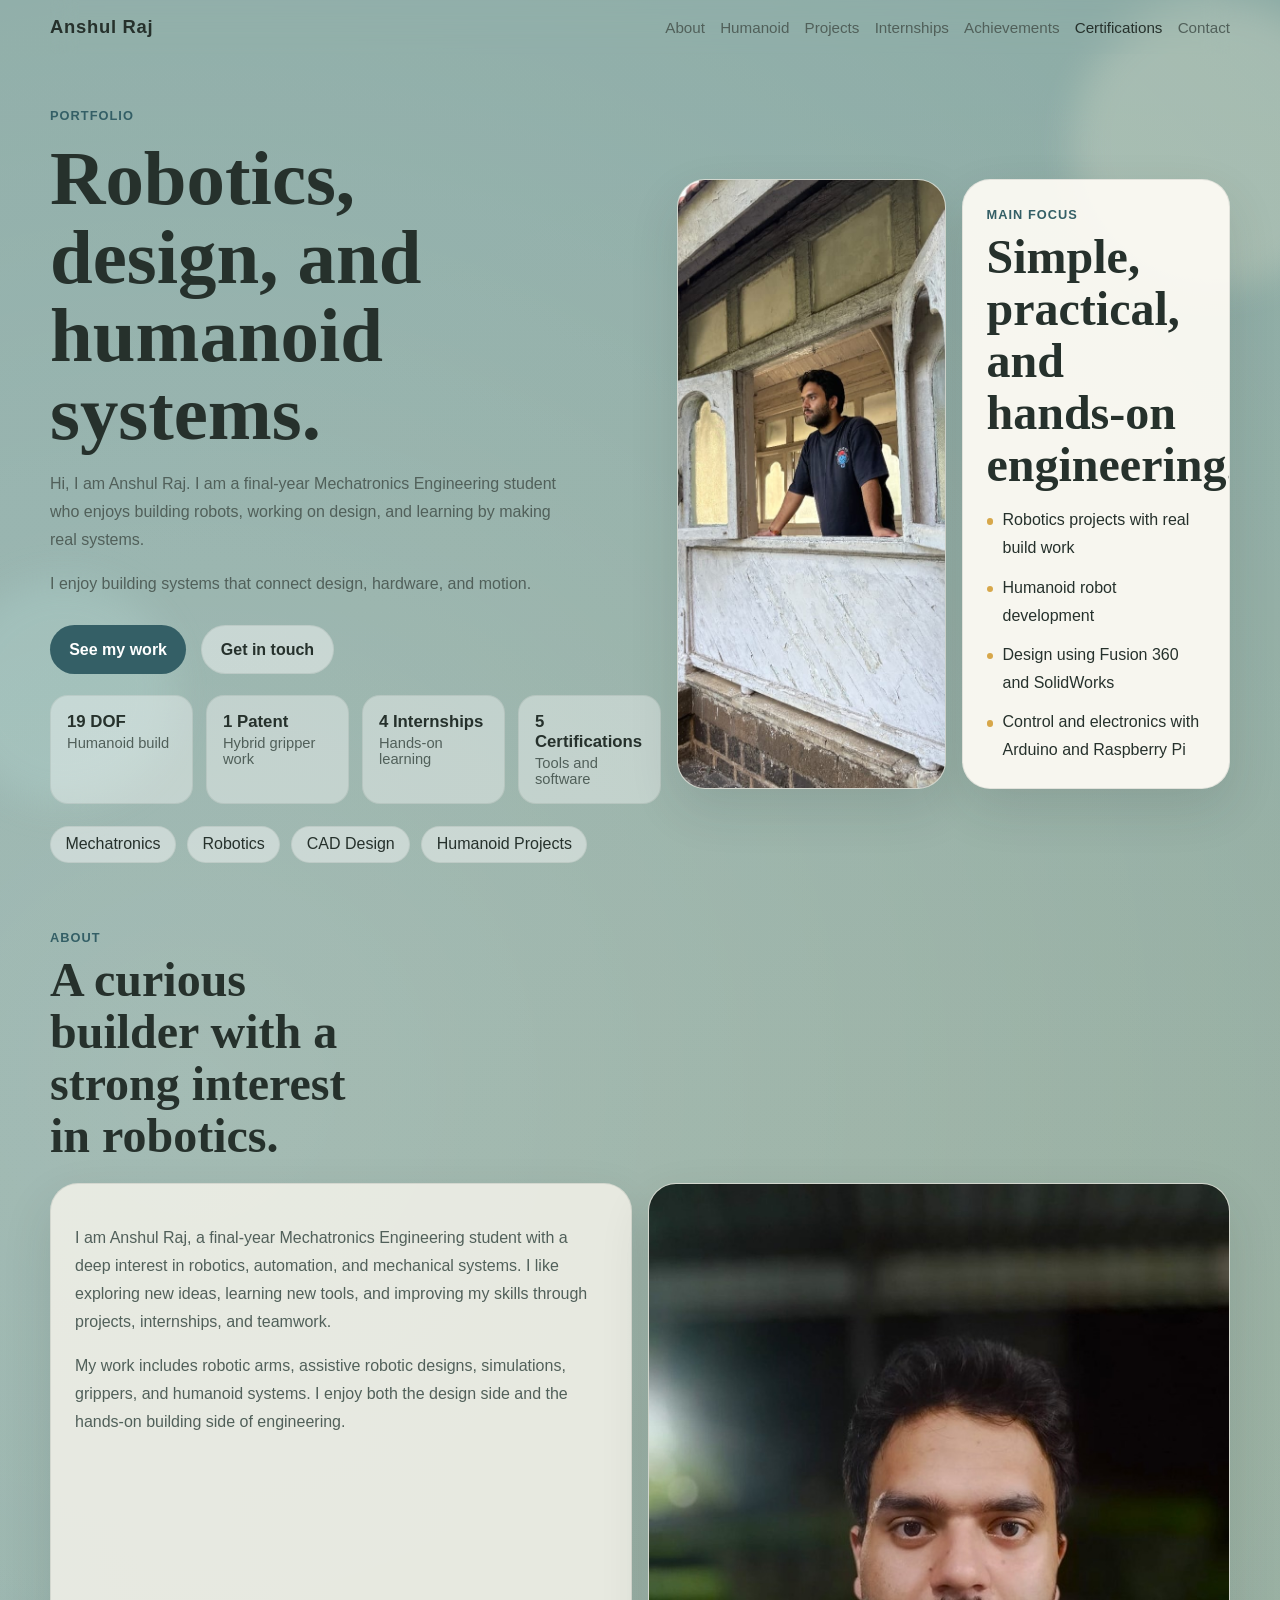
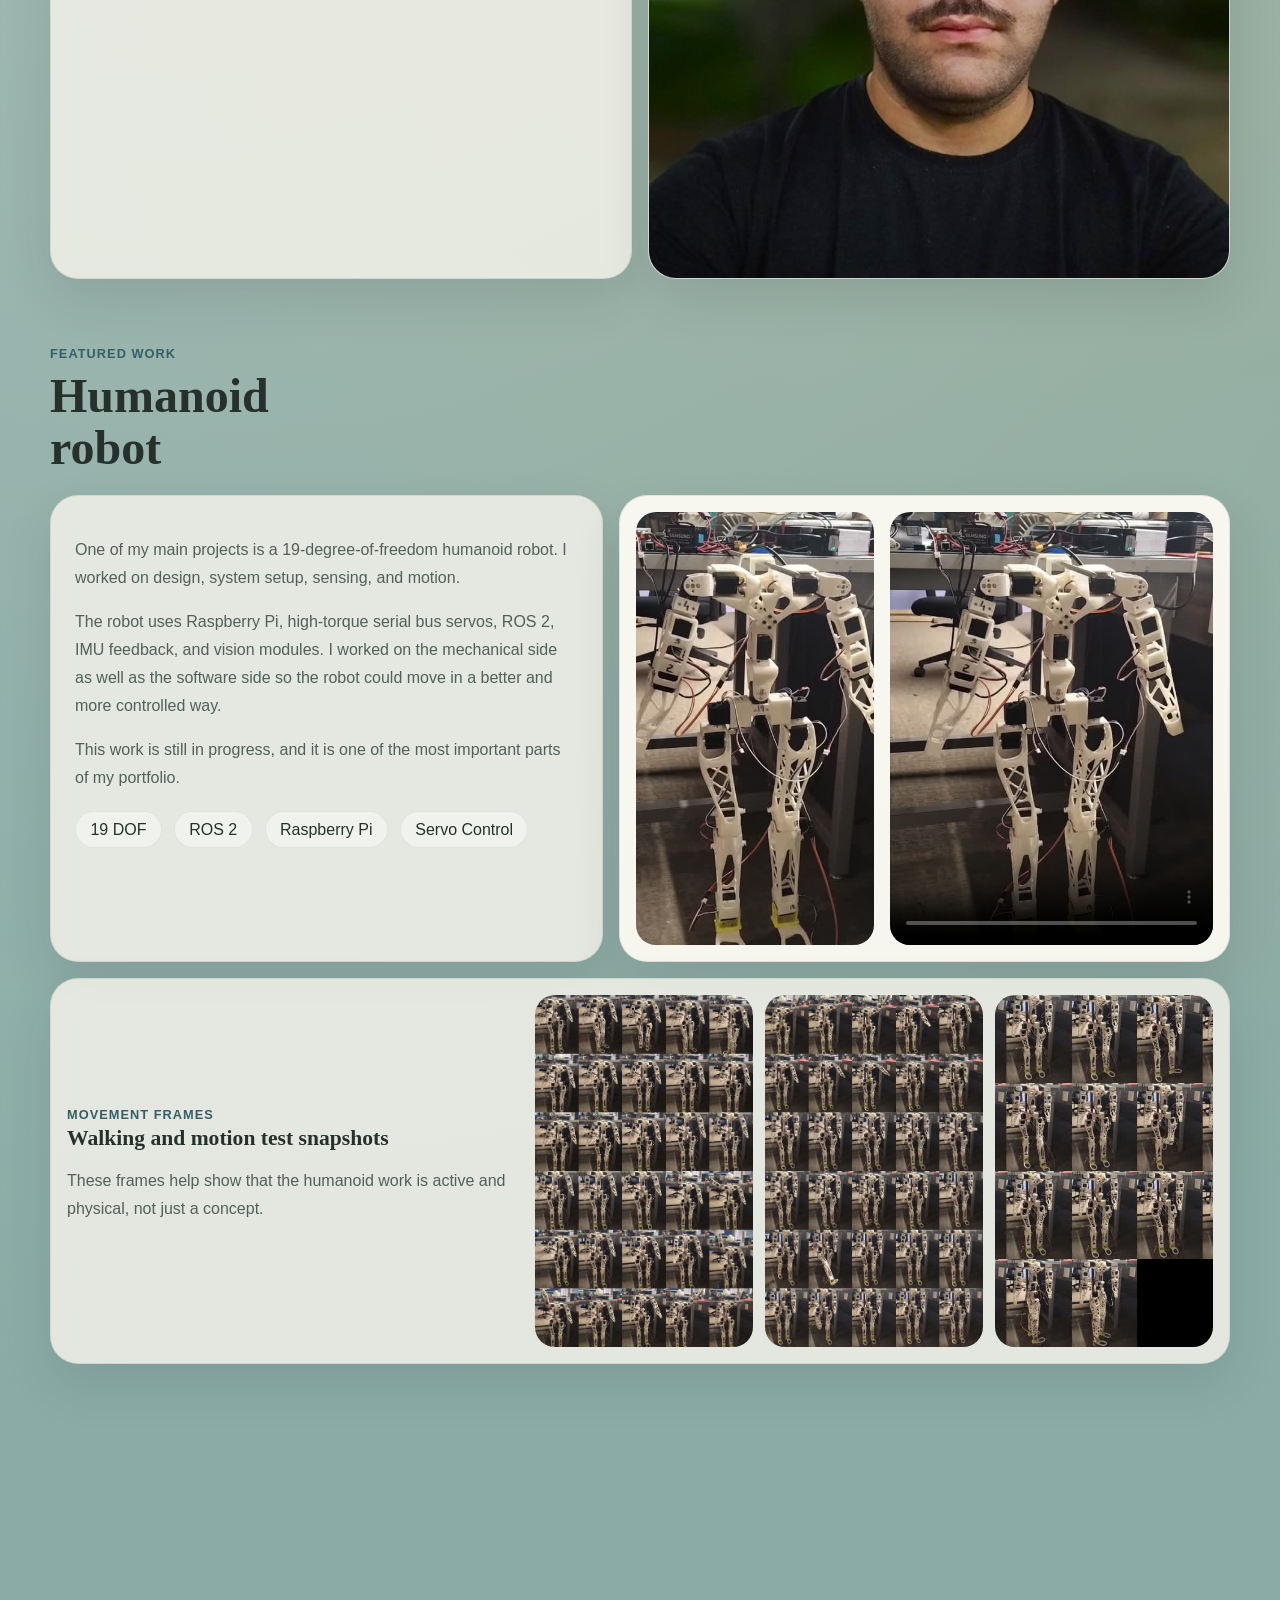
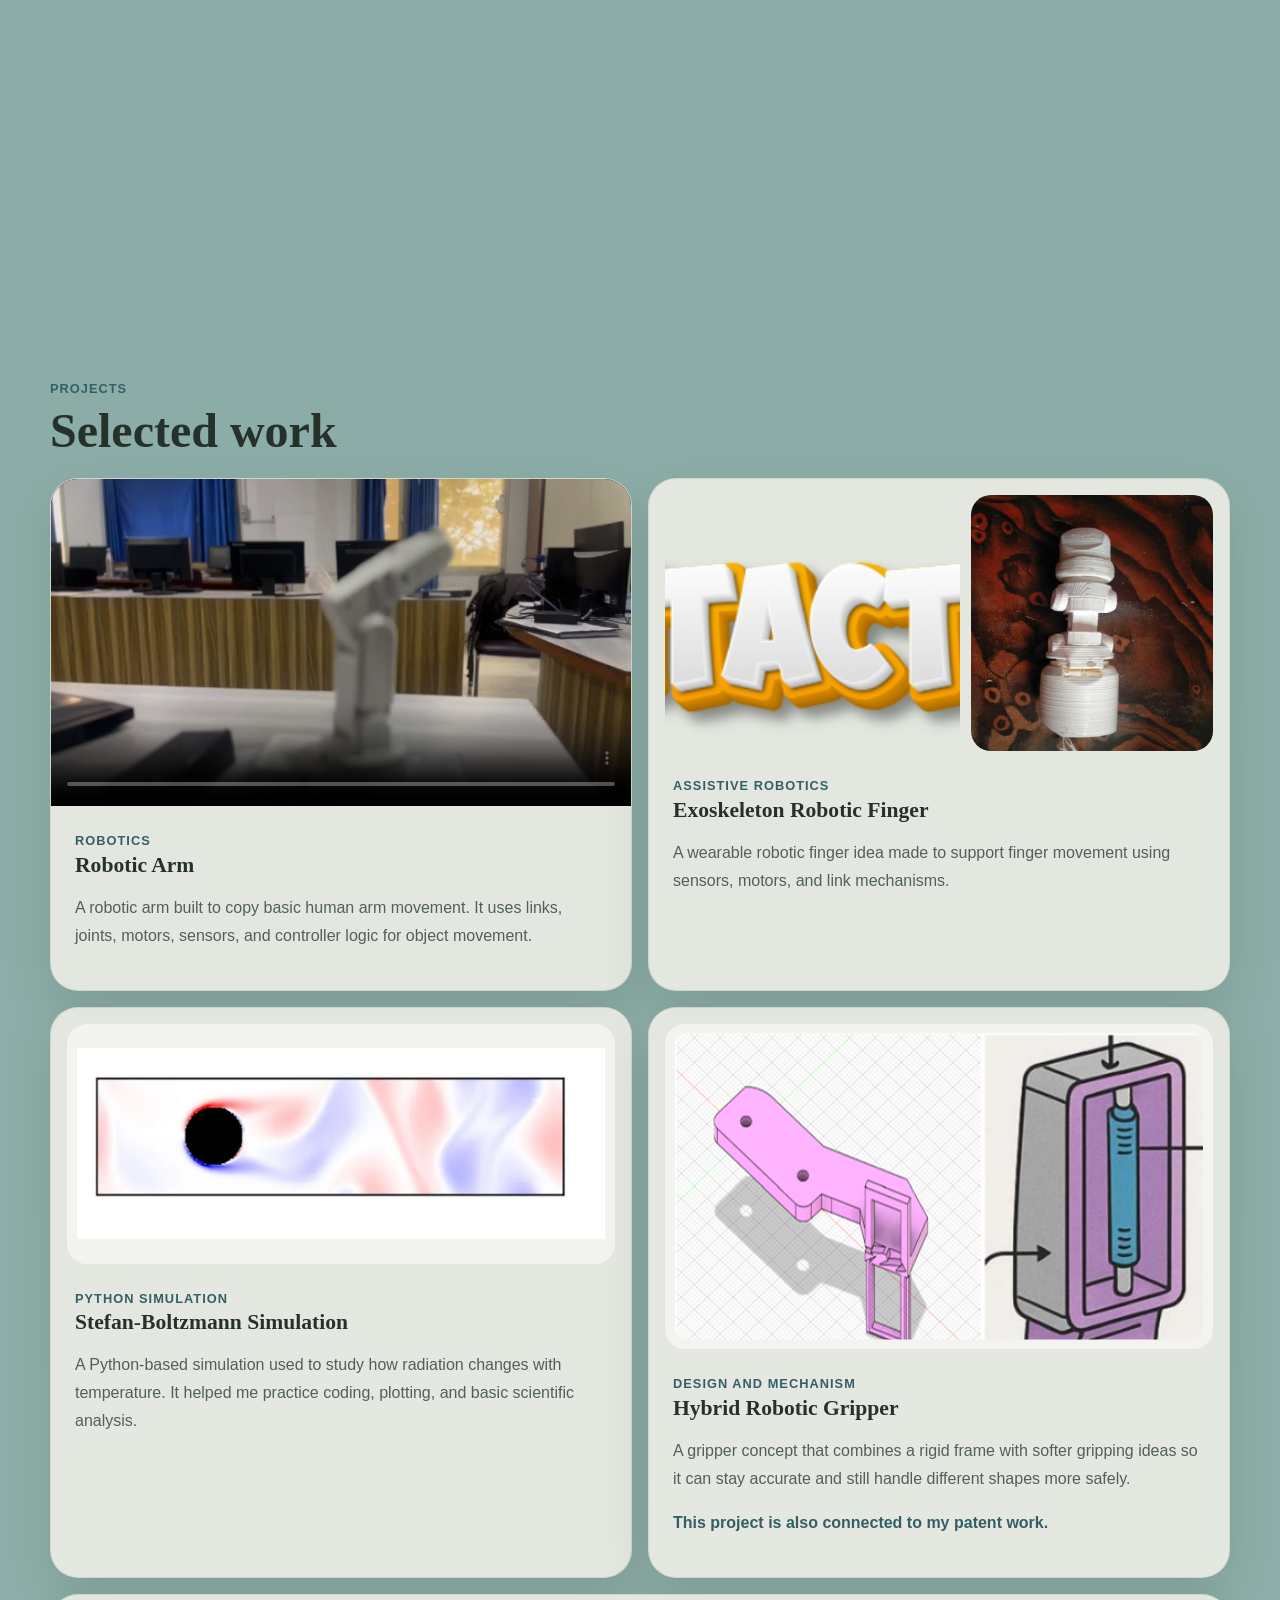
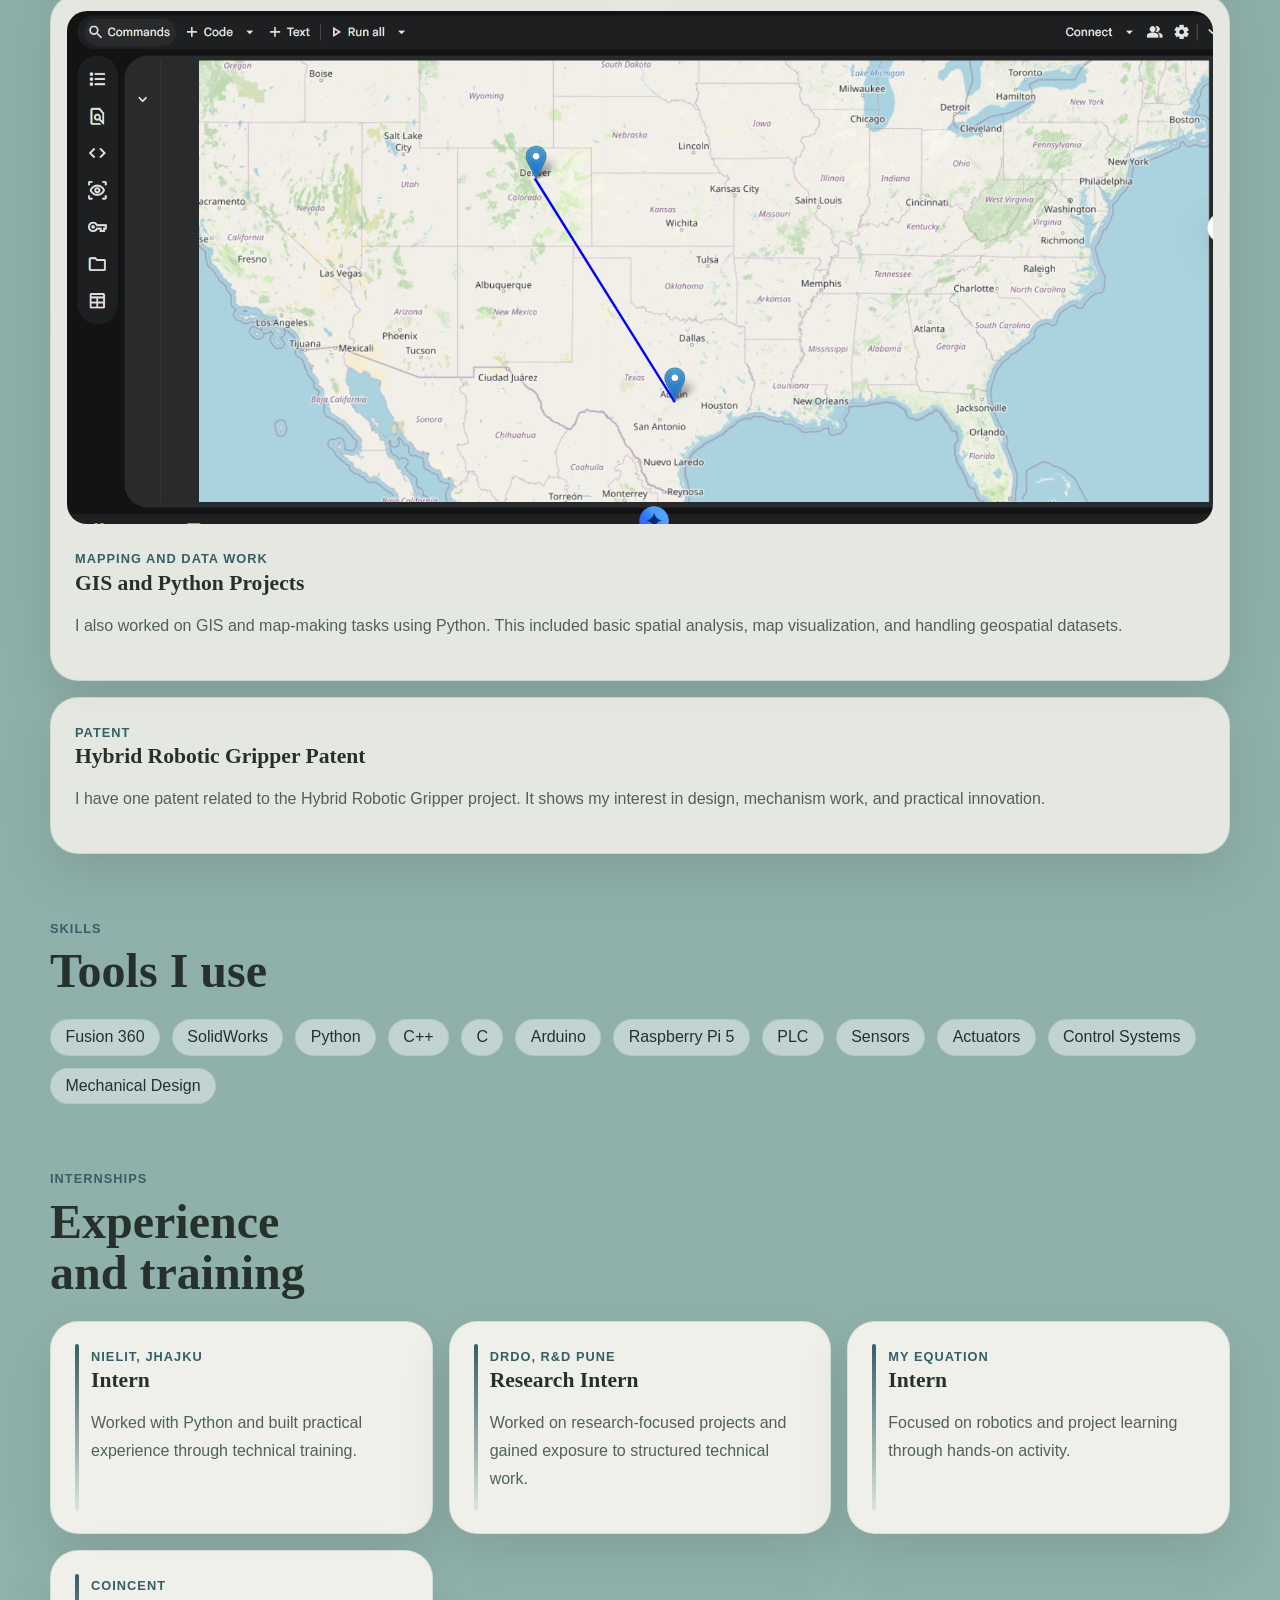
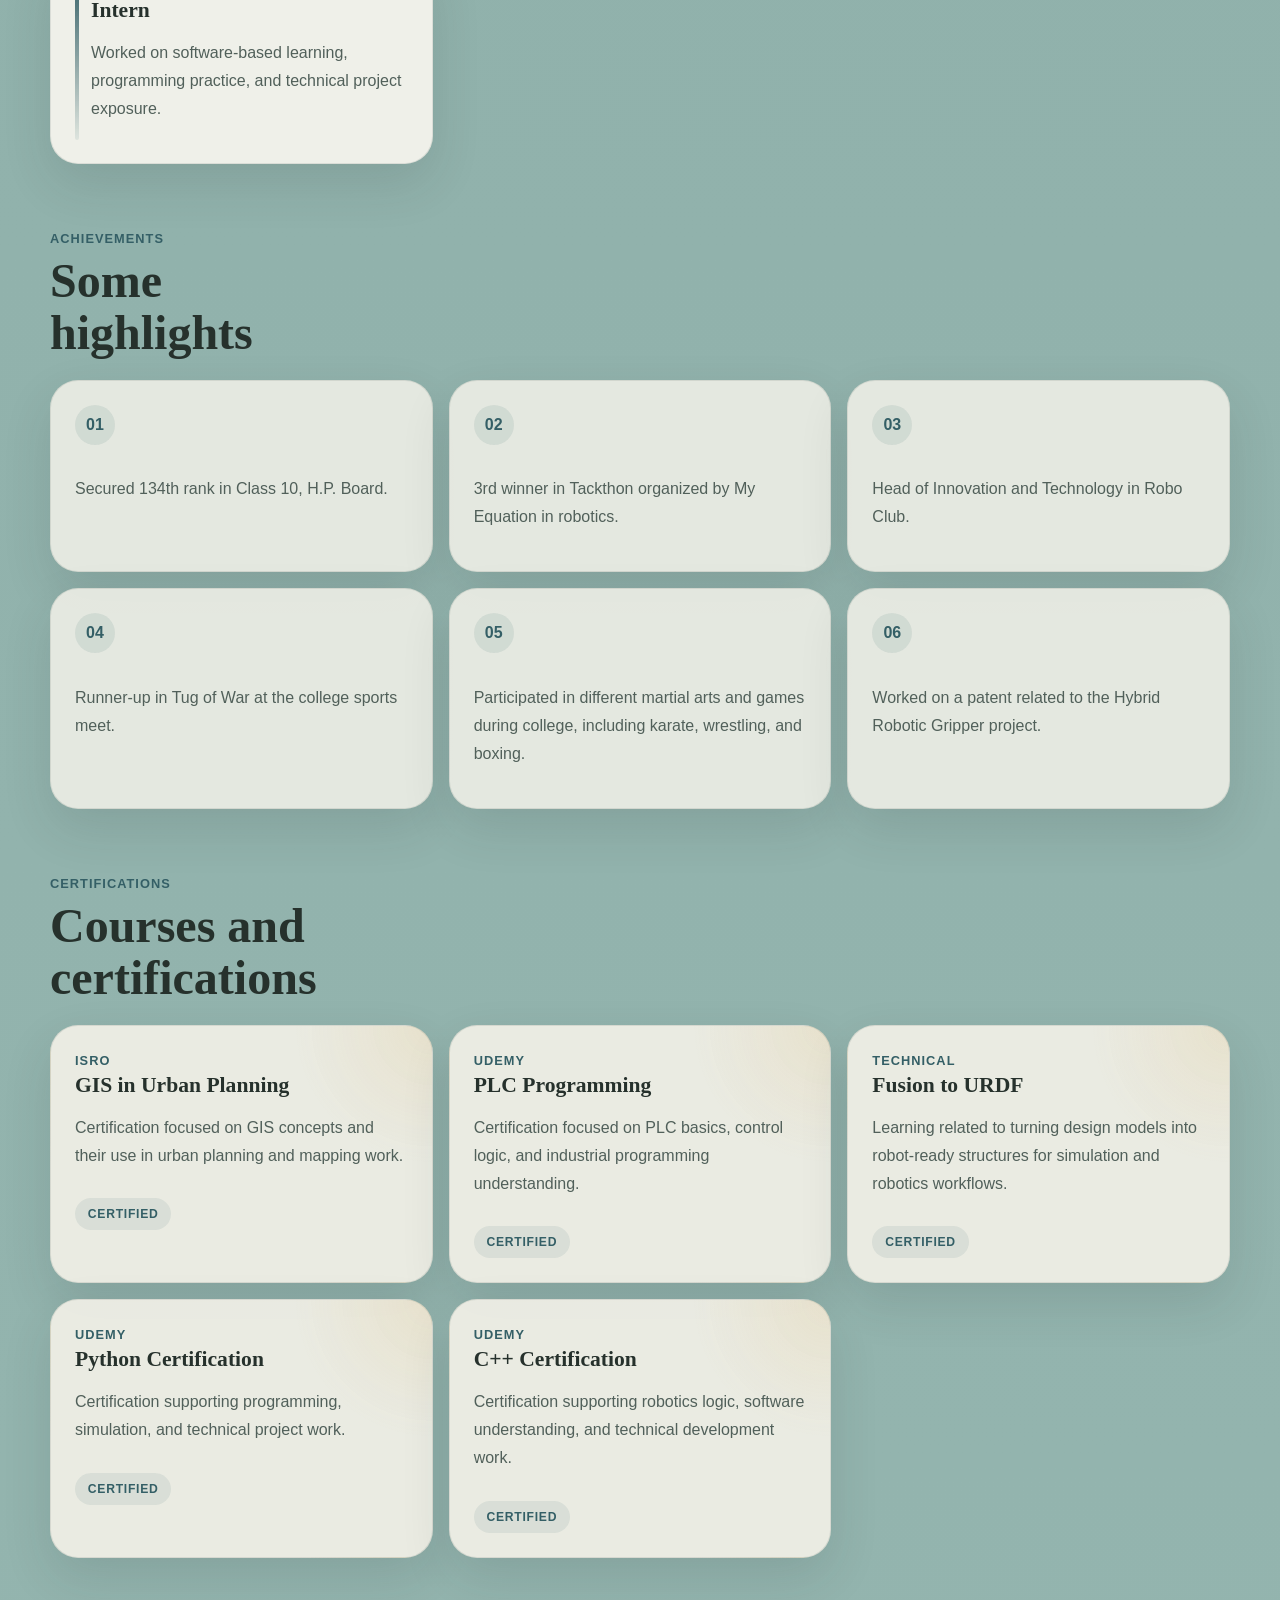
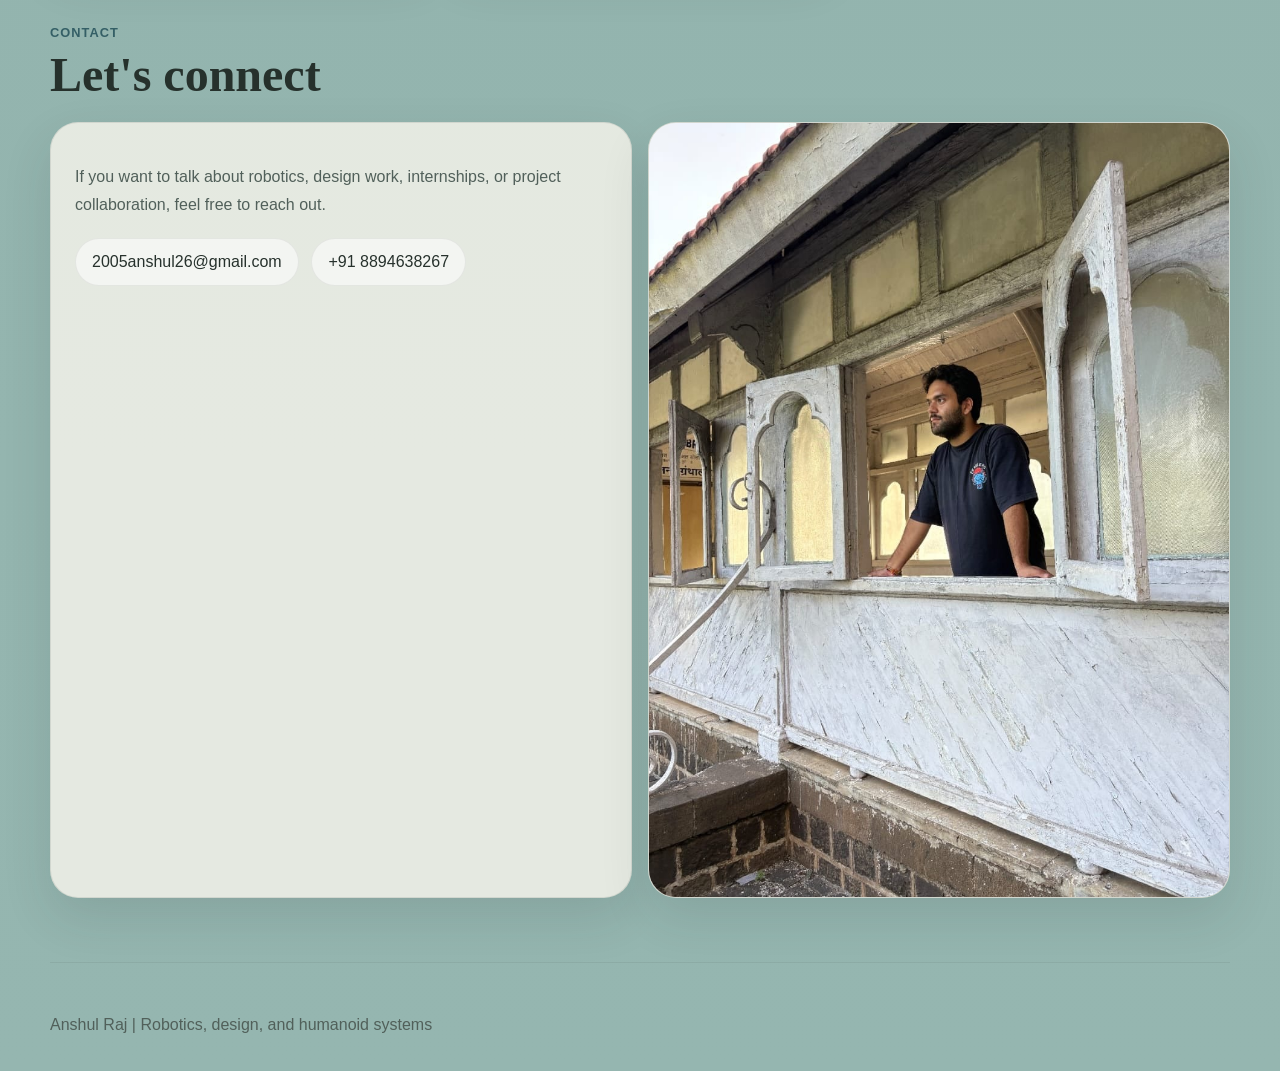
==== commit d1a56909: "Fix all image and video paths - remove /assets/ folder reference" ====
--- a/index.html
+++ b/index.html
@@ -75,7 +75,7 @@
 
       <div class="hero-media reveal">
         <article class="hero-photo">
-          <img src="assets/d401f8d55043587390f0995fc762e33f.jpg" alt="Portrait of Anshul Raj">
+          <img src="d401f8d55043587390f0995fc762e33f.jpg" alt="Portrait of Anshul Raj">
         </article>
 
         <article class="hero-note">
@@ -111,7 +111,7 @@
         </article>
 
         <article class="about-photo reveal">
-          <img src="assets/0efc050fd7b8f6559bd19aa882f91b5c.jpg" alt="Close portrait of Anshul Raj">
+          <img src="0efc050fd7b8f6559bd19aa882f91b5c.jpg" alt="Close portrait of Anshul Raj">
         </article>
       </div>
     </section>
@@ -146,12 +146,12 @@
 
         <article class="humanoid-visual reveal">
           <div class="humanoid-photo-card">
-            <img src="assets/43ce5d9e8ce919b721cc286d3425cf9b.jpg" alt="Humanoid robot standing in a lab">
+            <img src="43ce5d9e8ce919b721cc286d3425cf9b.jpg" alt="Humanoid robot standing in a lab">
           </div>
           <div class="humanoid-video-card">
             <video
-              src="assets/9bab374b70cbcfa59029a1e34c3c49ee.mp4"
-              poster="assets/43ce5d9e8ce919b721cc286d3425cf9b.jpg"
+              src="9bab374b70cbcfa59029a1e34c3c49ee.mp4"
+              poster="43ce5d9e8ce919b721cc286d3425cf9b.jpg"
               controls
               muted
               playsinline
@@ -169,9 +169,9 @@
           </p>
         </div>
         <div class="motion-gallery">
-          <img src="assets/97bf31da6b029ed946a3e504ff650d82.jpg" alt="Humanoid robot motion frame collage one">
-          <img src="assets/a63e8bf1c8ee5320e75ea2b419eed988.jpg" alt="Humanoid robot motion frame collage two">
-          <img src="assets/3e3e0978c5ad62d4719ff2ba2df4eb93.jpg" alt="Humanoid robot motion frame collage three">
+          <img src="97bf31da6b029ed946a3e504ff650d82.jpg" alt="Humanoid robot motion frame collage one">
+          <img src="a63e8bf1c8ee5320e75ea2b419eed988.jpg" alt="Humanoid robot motion frame collage two">
+          <img src="3e3e0978c5ad62d4719ff2ba2df4eb93.jpg" alt="Humanoid robot motion frame collage three">
         </div>
       </article>
 
@@ -184,7 +184,7 @@
             It connects movement commands, feedback, and hardware behavior in one system.
           </p>
           <div class="software-visual">
-            <img src="assets/ros2-humanoid-panel.svg" alt="Diagram showing ROS 2 control flow for the humanoid robot">
+            <img src="ros2-humanoid-panel.svg" alt="Diagram showing ROS 2 control flow for the humanoid robot">
           </div>
         </article>
 
@@ -196,7 +196,7 @@
             and improved joint coordination. This relates the learning side of control with the real robot build.
           </p>
           <div class="software-visual">
-            <img src="assets/rl-humanoid-panel.svg" alt="Diagram showing RL-based walking and balance flow for the humanoid robot">
+            <img src="rl-humanoid-panel.svg" alt="Diagram showing RL-based walking and balance flow for the humanoid robot">
           </div>
         </article>
       </div>
@@ -211,8 +211,8 @@
       <div class="projects-grid">
         <article class="project-card reveal">
           <video
-            src="assets/bdf1568f42bd5573601c8446ff1cc920.mp4"
-            poster="assets/4695f24a97f8aef531e20cda774f165c.jpg"
+            src="bdf1568f42bd5573601c8446ff1cc920.mp4"
+            poster="4695f24a97f8aef531e20cda774f165c.jpg"
             controls
             muted
             playsinline
@@ -229,8 +229,8 @@
 
         <article class="project-card reveal">
           <div class="project-pair">
-            <img src="assets/9802f573c7d7556bf0c248cdaa37c1a9.png" alt="Exoskeleton finger CAD model">
-            <img src="assets/d284d9e3f928833204359d8a0b23a07f.png" alt="Exoskeleton finger prototype">
+            <img src="9802f573c7d7556bf0c248cdaa37c1a9.png" alt="Exoskeleton finger CAD model">
+            <img src="d284d9e3f928833204359d8a0b23a07f.png" alt="Exoskeleton finger prototype">
           </div>
           <div class="project-copy">
             <p class="project-label">Assistive robotics</p>
@@ -244,7 +244,7 @@
 
         <article class="project-card reveal">
           <div class="project-graphic project-graphic-soft">
-            <img src="assets/d6d6eba602f963b830dae39c801c9910.png" alt="Heat and radiation style graphic used for the simulation section">
+            <img src="d6d6eba602f963b830dae39c801c9910.png" alt="Heat and radiation style graphic used for the simulation section">
           </div>
           <div class="project-copy">
             <p class="project-label">Python simulation</p>
@@ -258,7 +258,7 @@
 
         <article class="project-card reveal">
           <div class="project-graphic project-graphic-soft">
-            <img src="assets/680ee0c92d1aa61c30670172944af074.png" alt="Hybrid robotic gripper design image">
+            <img src="680ee0c92d1aa61c30670172944af074.png" alt="Hybrid robotic gripper design image">
           </div>
           <div class="project-copy">
             <p class="project-label">Design and mechanism</p>
@@ -275,7 +275,7 @@
 
         <article class="project-card project-card-wide reveal">
           <div class="project-wide-media">
-            <img src="assets/70cefe87cf53e4bb88da19ec45618fe2.png" alt="Map-based GIS project screenshot">
+            <img src="70cefe87cf53e4bb88da19ec45618fe2.png" alt="Map-based GIS project screenshot">
           </div>
           <div class="project-copy">
             <p class="project-label">Mapping and data work</p>
@@ -451,7 +451,7 @@
         </article>
 
         <article class="contact-photo reveal">
-          <img src="assets/d401f8d55043587390f0995fc762e33f.jpg" alt="Photo of Anshul Raj">
+          <img src="d401f8d55043587390f0995fc762e33f.jpg" alt="Photo of Anshul Raj">
         </article>
       </div>
     </section>
@@ -463,4 +463,4 @@
 
   <script src="script.js"></script>
 </body>
-</html>
+</html>
